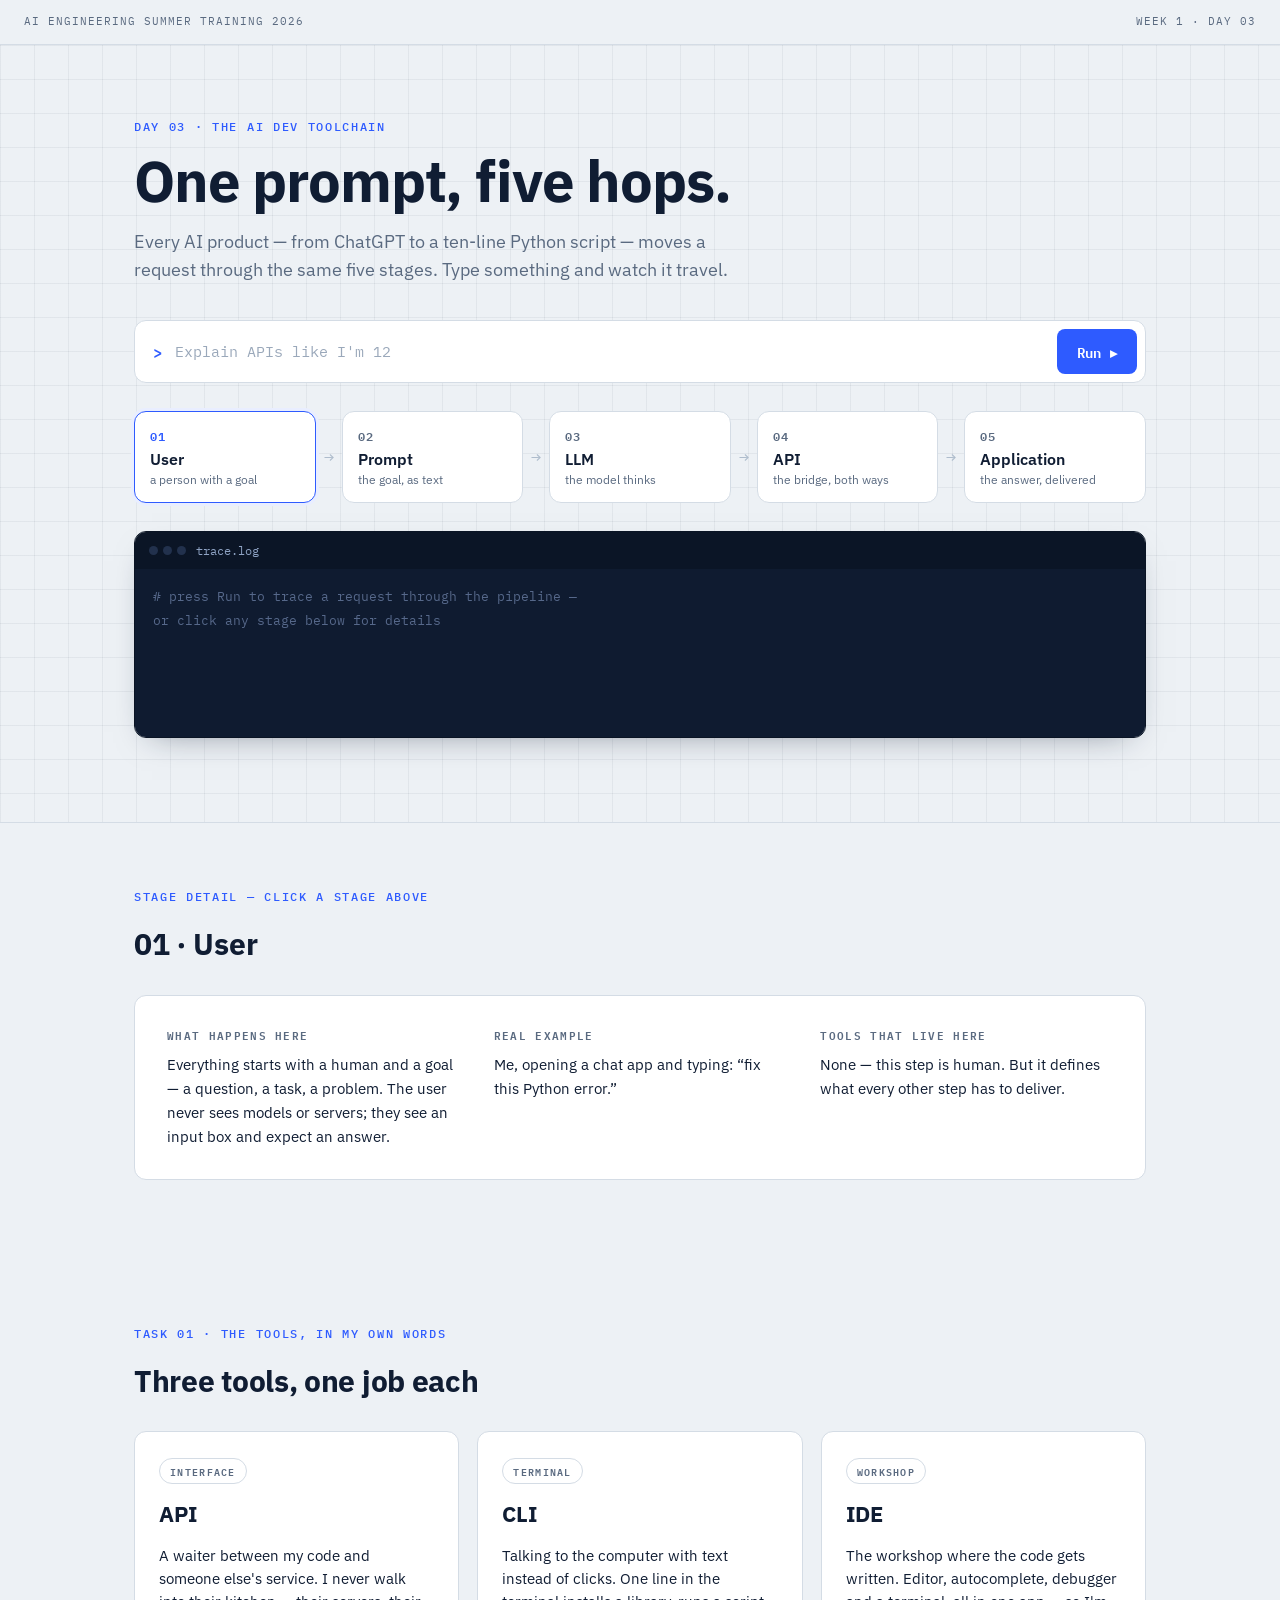
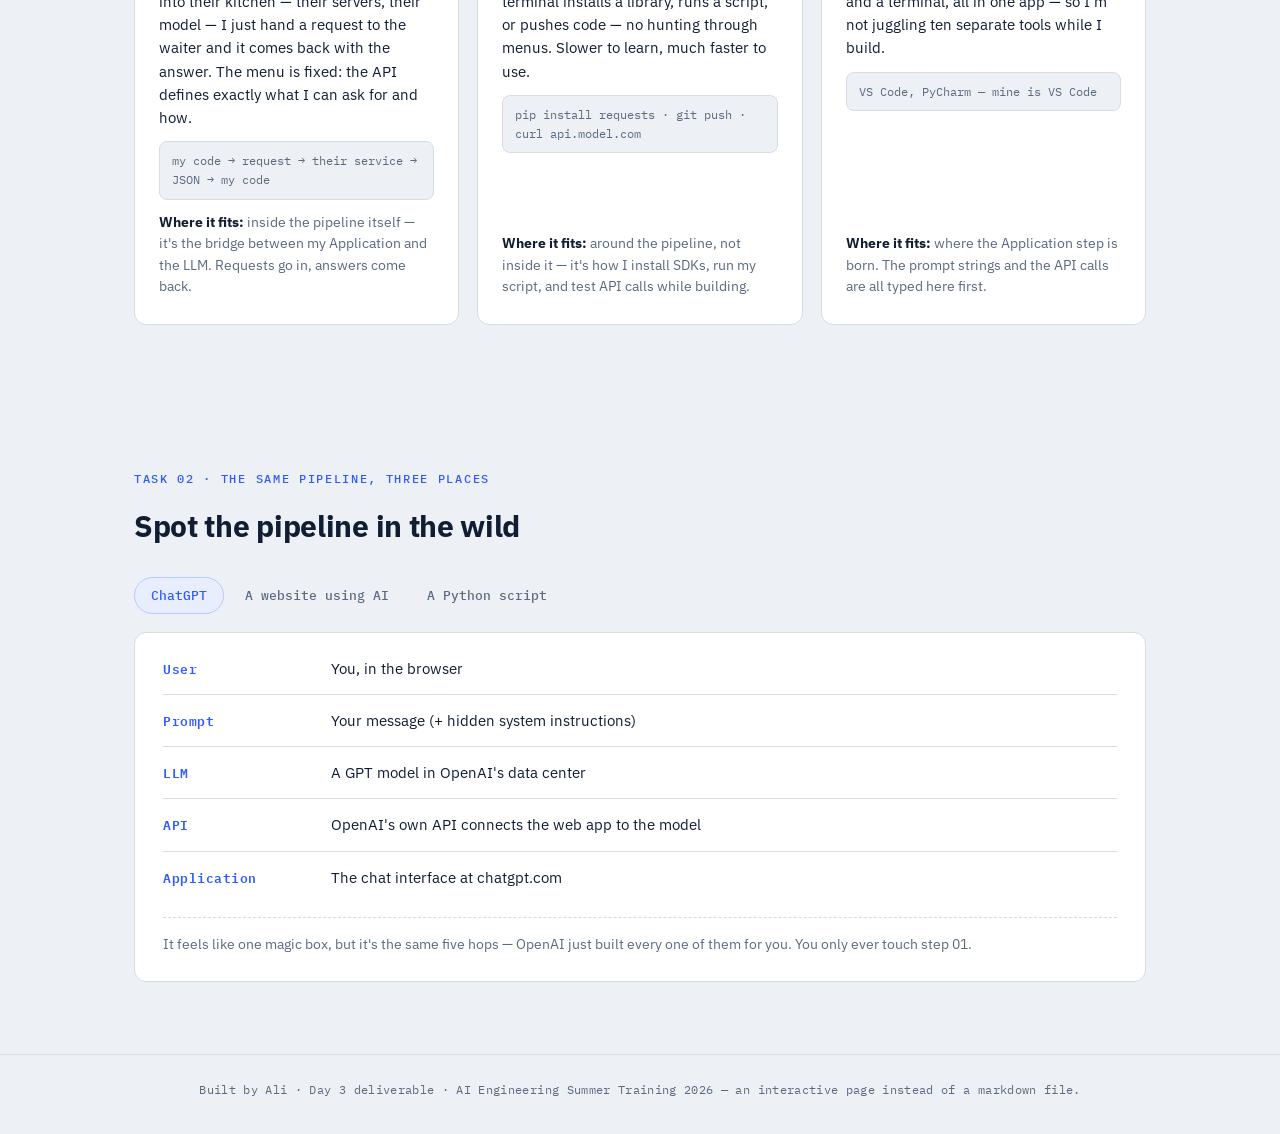
==== Week-1 Foundations/Day-3 The AI Development Toolchain/index.html @ 6dd9c8ad "Complete Week 1 Day 3: Improvised idea for the task :)" ====
<!DOCTYPE html>
<html lang="en">
<head>
  <meta charset="UTF-8" />
  <meta name="viewport" content="width=device-width, initial-scale=1.0" />
  <title>Day 3 · The AI Development Toolchain</title>
  <meta name="description" content="Interactive map of the AI dev workflow: User → Prompt → LLM → API → Application. Day 3 deliverable, AI Engineering Summer Training 2026." />
  <link rel="preconnect" href="https://fonts.googleapis.com" />
  <link rel="preconnect" href="https://fonts.gstatic.com" crossorigin />
  <link href="https://fonts.googleapis.com/css2?family=IBM+Plex+Mono:wght@400;500;600&family=IBM+Plex+Sans:wght@400;500;600;700&display=swap" rel="stylesheet" />
  <link rel="stylesheet" href="css/styles.css" />
</head>
<body>

  <header class="topbar">
    <span>AI ENGINEERING SUMMER TRAINING 2026</span>
    <span>WEEK 1 · DAY 03</span>
  </header>

  <!-- ============ HERO: THE LIVE PIPELINE ============ -->
  <section class="hero">
    <div class="wrap">
      <p class="eyebrow">DAY 03 · THE AI DEV TOOLCHAIN</p>
      <h1>One prompt, five hops.</h1>
      <p class="lede">
        Every AI product — from ChatGPT to a ten-line Python script — moves a request
        through the same five stages. Type something and watch it travel.
      </p>

      <div class="sim">
        <form id="simForm" class="sim-bar" autocomplete="off">
          <span class="chev" aria-hidden="true">&gt;</span>
          <input id="promptInput" type="text" placeholder="Explain APIs like I'm 12" aria-label="Type a prompt to simulate" />
          <button type="submit" class="run-btn" id="runBtn">Run ▸</button>
        </form>

        <ol class="pipeline" id="pipeline">
          <li>
            <button type="button" class="stage" data-stage="user">
              <span class="num">01</span>
              <span class="name">User</span>
              <span class="cap">a person with a goal</span>
            </button>
          </li>
          <li class="arrow" aria-hidden="true">→</li>
          <li>
            <button type="button" class="stage" data-stage="prompt">
              <span class="num">02</span>
              <span class="name">Prompt</span>
              <span class="cap">the goal, as text</span>
            </button>
          </li>
          <li class="arrow" aria-hidden="true">→</li>
          <li>
            <button type="button" class="stage" data-stage="llm">
              <span class="num">03</span>
              <span class="name">LLM</span>
              <span class="cap">the model thinks</span>
            </button>
          </li>
          <li class="arrow" aria-hidden="true">→</li>
          <li>
            <button type="button" class="stage" data-stage="api">
              <span class="num">04</span>
              <span class="name">API</span>
              <span class="cap">the bridge, both ways</span>
            </button>
          </li>
          <li class="arrow" aria-hidden="true">→</li>
          <li>
            <button type="button" class="stage" data-stage="app">
              <span class="num">05</span>
              <span class="name">Application</span>
              <span class="cap">the answer, delivered</span>
            </button>
          </li>
        </ol>

        <div class="trace">
          <div class="trace-head">
            <span class="dots" aria-hidden="true"><i></i><i></i><i></i></span>
            trace.log
          </div>
          <div class="trace-body" id="traceBody" aria-live="polite">
            <p class="hint"># press Run to trace a request through the pipeline —
or click any stage below for details</p>
          </div>
        </div>
      </div>
    </div>
  </section>

  <!-- ============ STAGE DETAIL ============ -->
  <section class="section detail-section">
    <div class="wrap">
      <p class="eyebrow">STAGE DETAIL — CLICK A STAGE ABOVE</p>
      <h2 id="detailTitle">01 · User</h2>
      <div class="detail-grid panel">
        <div>
          <h3>WHAT HAPPENS HERE</h3>
          <p id="detailWhat"></p>
        </div>
        <div>
          <h3>REAL EXAMPLE</h3>
          <p id="detailEx"></p>
        </div>
        <div>
          <h3>TOOLS THAT LIVE HERE</h3>
          <p id="detailTools"></p>
        </div>
      </div>
    </div>
  </section>

  <!-- ============ TASK 1: THE TOOLS ============ -->
  <section class="section">
    <div class="wrap">
      <p class="eyebrow">TASK 01 · THE TOOLS, IN MY OWN WORDS</p>
      <h2>Three tools, one job each</h2>

      <div class="tool-grid">
        <article class="tool panel">
          <span class="chip">INTERFACE</span>
          <h3>API</h3>
          <p class="tool-def">
            A waiter between my code and someone else's service. I never walk into their
            kitchen — their servers, their model — I just hand a request to the waiter
            and it comes back with the answer. The menu is fixed: the API defines exactly
            what I can ask for and how.
          </p>
          <p class="tool-ex">my code → request → their service → JSON → my code</p>
          <p class="tool-fit"><strong>Where it fits:</strong> inside the pipeline itself —
          it's the bridge between my Application and the LLM. Requests go in, answers come back.</p>
        </article>

        <article class="tool panel">
          <span class="chip">TERMINAL</span>
          <h3>CLI</h3>
          <p class="tool-def">
            Talking to the computer with text instead of clicks. One line in the terminal
            installs a library, runs a script, or pushes code — no hunting through menus.
            Slower to learn, much faster to use.
          </p>
          <p class="tool-ex">pip install requests · git push · curl api.model.com</p>
          <p class="tool-fit"><strong>Where it fits:</strong> around the pipeline, not inside it —
          it's how I install SDKs, run my script, and test API calls while building.</p>
        </article>

        <article class="tool panel">
          <span class="chip">WORKSHOP</span>
          <h3>IDE</h3>
          <p class="tool-def">
            The workshop where the code gets written. Editor, autocomplete, debugger and a
            terminal, all in one app — so I'm not juggling ten separate tools while I build.
          </p>
          <p class="tool-ex">VS Code, PyCharm — mine is VS Code</p>
          <p class="tool-fit"><strong>Where it fits:</strong> where the Application step is born.
          The prompt strings and the API calls are all typed here first.</p>
        </article>
      </div>
    </div>
  </section>

  <!-- ============ TASK 2: THE PIPELINE IN THE WILD ============ -->
  <section class="section">
    <div class="wrap">
      <p class="eyebrow">TASK 02 · THE SAME PIPELINE, THREE PLACES</p>
      <h2>Spot the pipeline in the wild</h2>

      <div class="tabs" role="tablist" id="tabs">
        <button type="button" class="tab is-on" role="tab" aria-selected="true" data-ex="chatgpt">ChatGPT</button>
        <button type="button" class="tab" role="tab" aria-selected="false" data-ex="website">A website using AI</button>
        <button type="button" class="tab" role="tab" aria-selected="false" data-ex="python">A Python script</button>
      </div>

      <div class="panel tab-panel" id="tabPanel"><!-- filled by JS --></div>
    </div>
  </section>

  <footer>
    Built by Ali · Day 3 deliverable · AI Engineering Summer Training 2026 —
    an interactive page instead of a markdown file.
  </footer>

  <script src="js/script.js"></script>
</body>
</html>
---- Week-1 Foundations/Day-3 The AI Development Toolchain/css/styles.css ----
/* ============================================================
   Day 3 · The AI Development Toolchain
   Design: engineering-blueprint on paper — IBM Plex Sans + Mono
   Palette: cool paper, navy ink, cobalt signal
   ============================================================ */

:root {
  --paper:       #EDF1F5;
  --card:        #FFFFFF;
  --ink:         #101D33;
  --muted:       #5A6A80;
  --line:        #D4DCE5;
  --grid:        rgba(16, 29, 51, 0.055);

  --signal:      #2E5BFF;   /* the packet / active state */
  --signal-soft: #E9EEFF;
  --signal-dim:  #B9C8FF;

  --trace-bg:    #0F1B30;   /* the one dark element: the terminal */
  --trace-head:  #0B1526;
  --trace-text:  #C9D6E8;
  --trace-tag:   #8FA3C4;
  --trace-dim:   #56688A;
  --trace-ok:    #5EE1A5;

  --sans: "IBM Plex Sans", system-ui, -apple-system, "Segoe UI", sans-serif;
  --mono: "IBM Plex Mono", ui-monospace, "Cascadia Mono", Consolas, monospace;

  --radius: 12px;
  --radius-sm: 8px;
}

* { margin: 0; padding: 0; box-sizing: border-box; }

html { scroll-behavior: smooth; }

body {
  font-family: var(--sans);
  background: var(--paper);
  color: var(--ink);
  line-height: 1.6;
  -webkit-font-smoothing: antialiased;
}

.wrap {
  max-width: 1060px;
  margin: 0 auto;
  padding: 0 24px;
}

/* ---------- top bar ---------- */

.topbar {
  display: flex;
  justify-content: space-between;
  gap: 16px;
  padding: 13px 24px;
  border-bottom: 1px solid var(--line);
  font-family: var(--mono);
  font-size: 11px;
  letter-spacing: 0.09em;
  color: var(--muted);
}

/* ---------- shared type ---------- */

.eyebrow {
  font-family: var(--mono);
  font-size: 12px;
  font-weight: 500;
  letter-spacing: 0.14em;
  color: var(--signal);
  margin-bottom: 14px;
}

h1 {
  font-size: clamp(2.3rem, 5.5vw, 3.6rem);
  font-weight: 700;
  letter-spacing: -0.02em;
  line-height: 1.08;
  margin-bottom: 16px;
}

h2 {
  font-size: clamp(1.45rem, 3vw, 1.9rem);
  font-weight: 700;
  letter-spacing: -0.01em;
  margin-bottom: 26px;
}

.lede {
  font-size: 1.1rem;
  color: var(--muted);
  max-width: 56ch;
  margin-bottom: 36px;
}

.section { padding: 72px 0; }

.panel {
  background: var(--card);
  border: 1px solid var(--line);
  border-radius: var(--radius);
}

/* ---------- hero ---------- */

.hero {
  padding: 72px 0 84px;
  border-bottom: 1px solid var(--line);
  background-image:
    linear-gradient(to right,  var(--grid) 1px, transparent 1px),
    linear-gradient(to bottom, var(--grid) 1px, transparent 1px);
  background-size: 34px 34px;
}

/* page-load sequence */
.hero .wrap > * { animation: rise 0.55s ease both; }
.hero .wrap > *:nth-child(2) { animation-delay: 0.07s; }
.hero .wrap > *:nth-child(3) { animation-delay: 0.14s; }
.hero .wrap > *:nth-child(4) { animation-delay: 0.22s; }

@keyframes rise {
  from { opacity: 0; transform: translateY(10px); }
  to   { opacity: 1; transform: none; }
}

/* ---------- simulator input ---------- */

.sim-bar {
  display: flex;
  align-items: center;
  gap: 12px;
  background: var(--card);
  border: 1px solid var(--line);
  border-radius: var(--radius);
  padding: 8px 8px 8px 18px;
  margin-bottom: 28px;
  transition: border-color 0.15s, box-shadow 0.15s;
}

.sim-bar:focus-within {
  border-color: var(--signal);
  box-shadow: 0 0 0 3px var(--signal-soft);
}

.chev {
  font-family: var(--mono);
  font-weight: 600;
  color: var(--signal);
}

.sim-bar input {
  flex: 1;
  min-width: 0;
  border: none;
  outline: none;
  background: transparent;
  font-family: var(--mono);
  font-size: 14.5px;
  color: var(--ink);
  padding: 8px 0;
}

.sim-bar input::placeholder { color: #9AA8BA; }

.run-btn {
  font-family: var(--mono);
  font-size: 13.5px;
  font-weight: 600;
  letter-spacing: 0.02em;
  color: #fff;
  background: var(--signal);
  border: none;
  border-radius: var(--radius-sm);
  padding: 11px 20px;
  cursor: pointer;
  transition: background 0.15s, transform 0.1s;
}

.run-btn:hover  { background: #1F49E8; }
.run-btn:active { transform: scale(0.97); }
.run-btn:disabled { background: var(--signal-dim); cursor: wait; }

/* ---------- pipeline ---------- */

.pipeline {
  list-style: none;
  display: flex;
  align-items: stretch;
  gap: 8px;
  margin-bottom: 28px;
}

.pipeline > li:not(.arrow) { flex: 1; display: flex; }

.arrow {
  align-self: center;
  font-family: var(--mono);
  font-size: 17px;
  color: #AEBCCC;
  transition: color 0.25s;
  flex: 0 0 auto;
}

.arrow.is-lit { color: var(--signal); }

.stage {
  flex: 1;
  display: grid;
  gap: 3px;
  text-align: left;
  background: var(--card);
  border: 1px solid var(--line);
  border-radius: var(--radius);
  padding: 14px 15px 13px;
  cursor: pointer;
  font-family: var(--sans);
  color: var(--ink);
  transition: border-color 0.2s, box-shadow 0.2s, background 0.25s, transform 0.15s;
}

.stage:hover { border-color: #A9B9CC; transform: translateY(-2px); }

.stage .num {
  font-family: var(--mono);
  font-size: 11.5px;
  font-weight: 600;
  letter-spacing: 0.08em;
  color: var(--muted);
  transition: color 0.2s;
}

.stage .name { font-weight: 600; font-size: 16px; }

.stage .cap { font-size: 12px; color: var(--muted); line-height: 1.4; }

/* selected for the detail panel */
.stage.is-active {
  border-color: var(--signal);
  box-shadow: 0 0 0 3px var(--signal-soft);
}
.stage.is-active .num { color: var(--signal); }

/* lit during a simulation run */
.stage.is-lit {
  background: var(--signal-soft);
  border-color: var(--signal);
  animation: pulse 0.5s ease;
}
.stage.is-lit .num { color: var(--signal); }

@keyframes pulse {
  0%   { box-shadow: 0 0 0 0 rgba(46, 91, 255, 0.35); }
  100% { box-shadow: 0 0 0 12px rgba(46, 91, 255, 0); }
}

/* ---------- trace log ---------- */

.trace {
  border-radius: var(--radius);
  overflow: hidden;
  border: 1px solid #0A1424;
  box-shadow: 0 12px 32px -18px rgba(16, 29, 51, 0.5);
}

.trace-head {
  display: flex;
  align-items: center;
  gap: 10px;
  background: var(--trace-head);
  color: var(--trace-tag);
  font-family: var(--mono);
  font-size: 12px;
  padding: 9px 14px;
}

.dots { display: inline-flex; gap: 5px; }
.dots i {
  width: 9px; height: 9px;
  border-radius: 50%;
  background: #22314D;
}

.trace-body {
  background: var(--trace-bg);
  min-height: 168px;
  padding: 16px 18px;
  font-family: var(--mono);
  font-size: 13px;
  line-height: 1.85;
  color: var(--trace-text);
}

.trace-body p { animation: rise 0.3s ease both; white-space: pre-wrap; word-break: break-word; }

.trace-body .hint { color: var(--trace-dim); }
.trace-body .t-tag { color: var(--trace-tag); display: inline-block; min-width: 108px; }
.trace-body .t-ok { color: var(--trace-ok); }

/* ---------- stage detail ---------- */

.detail-section { padding-top: 64px; }

.detail-grid {
  display: grid;
  grid-template-columns: repeat(3, 1fr);
  gap: 34px;
  padding: 30px 32px;
}

.detail-grid h3 {
  font-family: var(--mono);
  font-size: 11px;
  font-weight: 600;
  letter-spacing: 0.12em;
  color: var(--muted);
  margin-bottom: 9px;
}

.detail-grid p { font-size: 15px; color: var(--ink); }

/* ---------- tools ---------- */

.tool-grid {
  display: grid;
  grid-template-columns: repeat(3, 1fr);
  gap: 18px;
}

.tool { padding: 26px 24px; display: flex; flex-direction: column; gap: 12px; }

.chip {
  align-self: flex-start;
  font-family: var(--mono);
  font-size: 10px;
  font-weight: 600;
  letter-spacing: 0.13em;
  color: var(--muted);
  border: 1px solid var(--line);
  border-radius: 99px;
  padding: 4px 10px;
}

.tool h3 { font-size: 22px; font-weight: 700; letter-spacing: -0.01em; }

.tool-def { font-size: 14.5px; color: var(--ink); }

.tool-ex {
  font-family: var(--mono);
  font-size: 12px;
  color: var(--muted);
  background: var(--paper);
  border: 1px solid var(--line);
  border-radius: var(--radius-sm);
  padding: 9px 12px;
}

.tool-fit { font-size: 13.5px; color: var(--muted); margin-top: auto; }
.tool-fit strong { color: var(--ink); }

/* ---------- examples tabs ---------- */

.tabs {
  display: flex;
  gap: 4px;
  flex-wrap: wrap;
  margin-bottom: 18px;
}

.tab {
  font-family: var(--mono);
  font-size: 13px;
  font-weight: 500;
  color: var(--muted);
  background: transparent;
  border: 1px solid transparent;
  border-radius: 99px;
  padding: 9px 16px;
  cursor: pointer;
  transition: color 0.15s, background 0.15s, border-color 0.15s;
}

.tab:hover { color: var(--ink); }

.tab.is-on {
  color: var(--signal);
  background: var(--signal-soft);
  border-color: var(--signal-dim);
}

.tab-panel { padding: 10px 28px 26px; }

.map-row {
  display: grid;
  grid-template-columns: 150px 1fr;
  gap: 18px;
  padding: 14px 0;
  border-bottom: 1px solid var(--line);
  font-size: 14.5px;
}

.map-row:last-of-type { border-bottom: none; }

.map-row .k {
  font-family: var(--mono);
  font-size: 12.5px;
  font-weight: 600;
  letter-spacing: 0.04em;
  color: var(--signal);
  padding-top: 2px;
}

.map-note {
  margin-top: 14px;
  padding-top: 16px;
  border-top: 1px dashed var(--line);
  font-size: 13.5px;
  color: var(--muted);
}

.tab-panel pre {
  margin-top: 18px;
  background: var(--trace-bg);
  color: var(--trace-text);
  font-family: var(--mono);
  font-size: 12.5px;
  line-height: 1.75;
  border-radius: var(--radius-sm);
  padding: 16px 18px;
  overflow-x: auto;
}

.tab-panel pre .c { color: var(--trace-dim); }

/* ---------- footer ---------- */

footer {
  border-top: 1px solid var(--line);
  padding: 26px 24px 34px;
  text-align: center;
  font-family: var(--mono);
  font-size: 11.5px;
  letter-spacing: 0.03em;
  color: var(--muted);
}

/* ---------- focus & motion ---------- */

:focus-visible {
  outline: 2px solid var(--signal);
  outline-offset: 2px;
}

@media (prefers-reduced-motion: reduce) {
  *, *::before, *::after {
    animation: none !important;
    transition: none !important;
  }
  html { scroll-behavior: auto; }
}

/* ---------- responsive ---------- */

@media (max-width: 860px) {
  .tool-grid, .detail-grid { grid-template-columns: 1fr; }
  .detail-grid { gap: 22px; }
}

@media (max-width: 760px) {
  .section { padding: 54px 0; }
  .hero { padding: 52px 0 60px; }

  .pipeline { flex-direction: column; gap: 6px; }
  .arrow { transform: rotate(90deg); padding: 2px 0; }

  .sim-bar { flex-wrap: wrap; padding: 10px 12px; }
  .run-btn { width: 100%; }

  .map-row { grid-template-columns: 1fr; gap: 3px; }
  .topbar { font-size: 10px; }
}
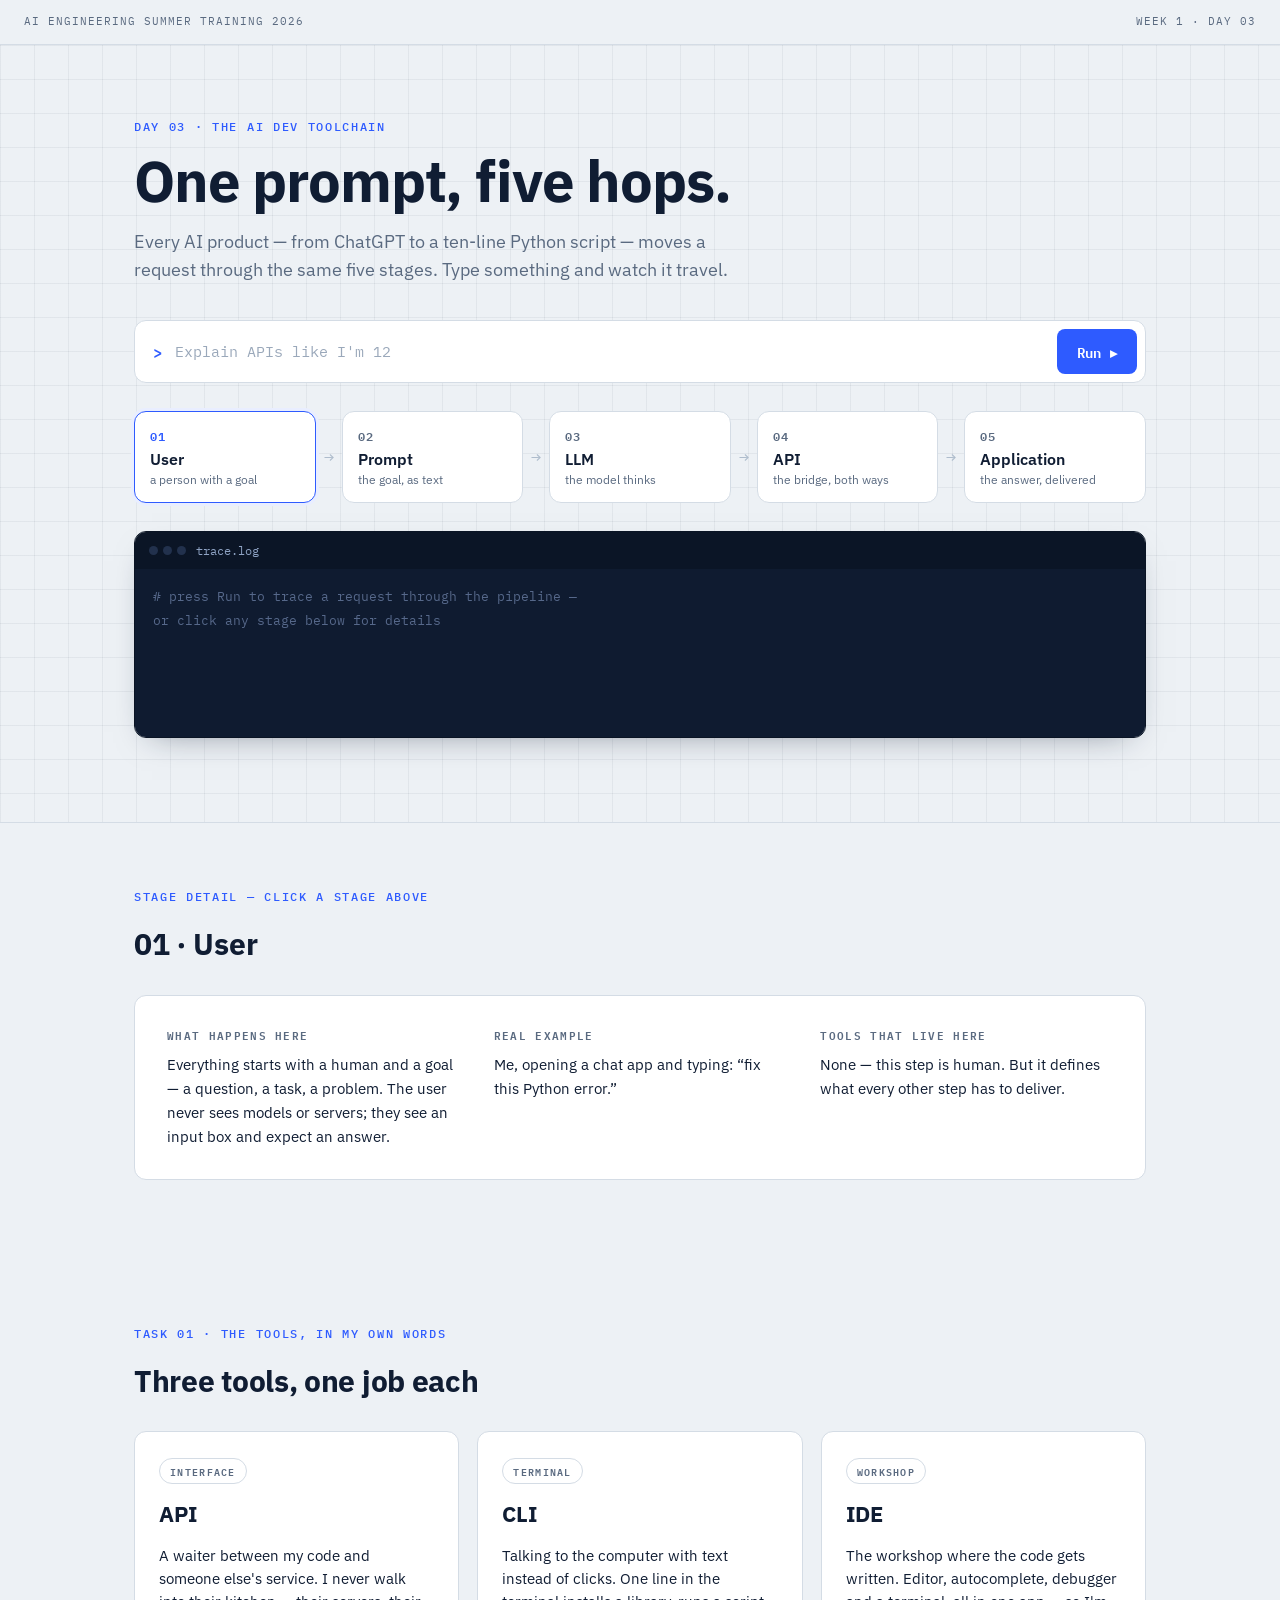
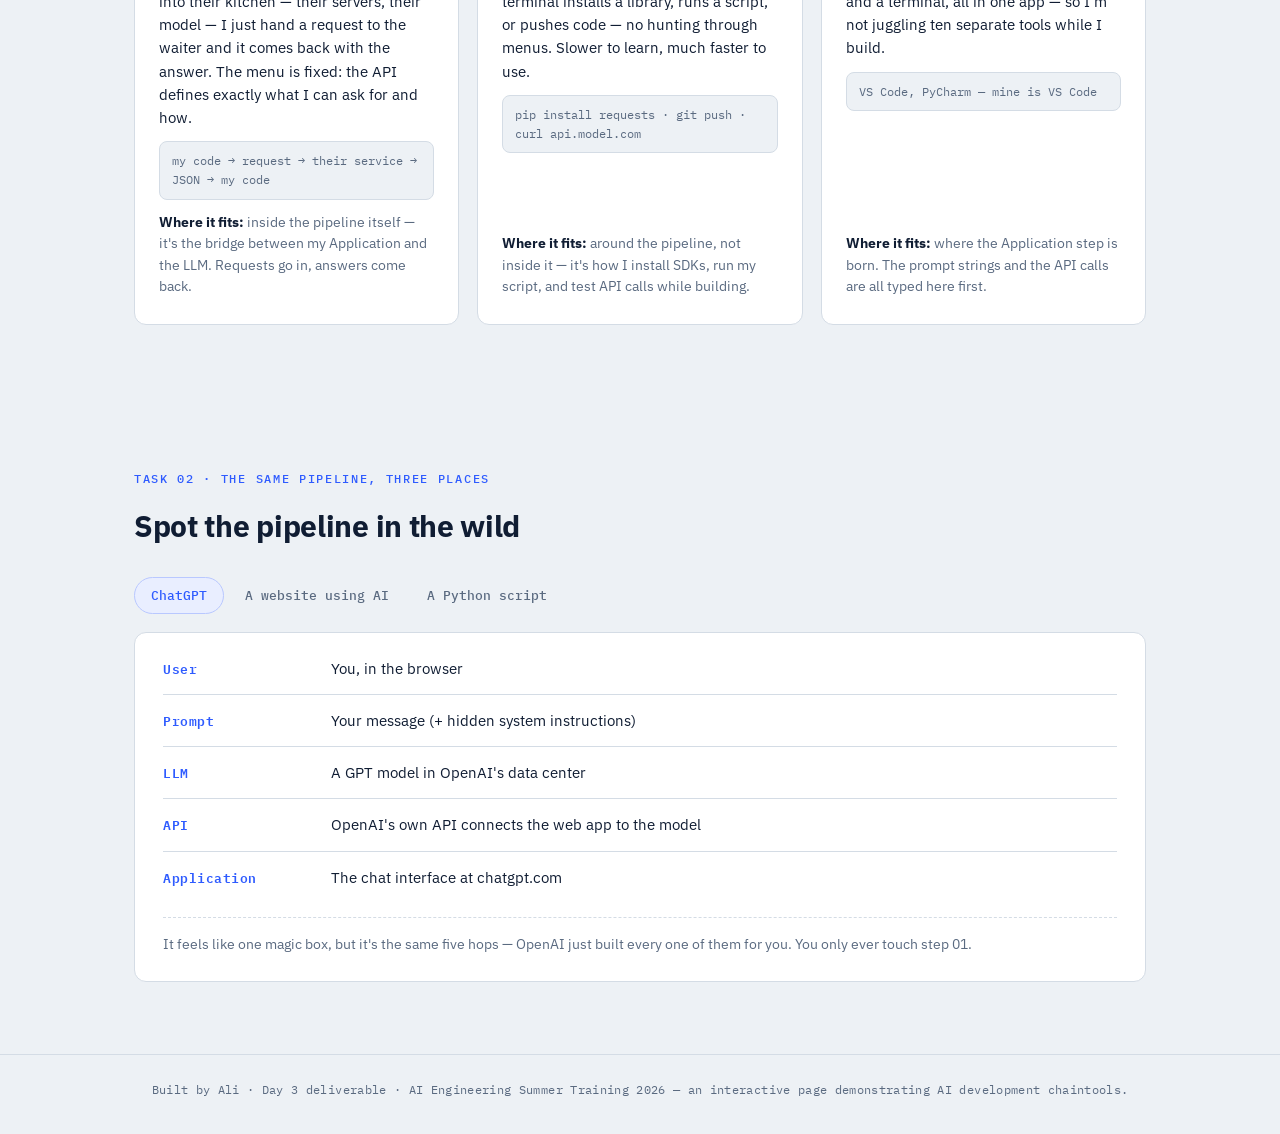
==== commit 9dc46614: "Small site refinements" ====
--- a/Week-1 Foundations/Day-3 The AI Development Toolchain/index.html
+++ b/Week-1 Foundations/Day-3 The AI Development Toolchain/index.html
@@ -179,7 +179,7 @@
 
   <footer>
     Built by Ali · Day 3 deliverable · AI Engineering Summer Training 2026 —
-    an interactive page instead of a markdown file.
+    an interactive page demonstrating AI development chaintools.
   </footer>
 
   <script src="js/script.js"></script>
